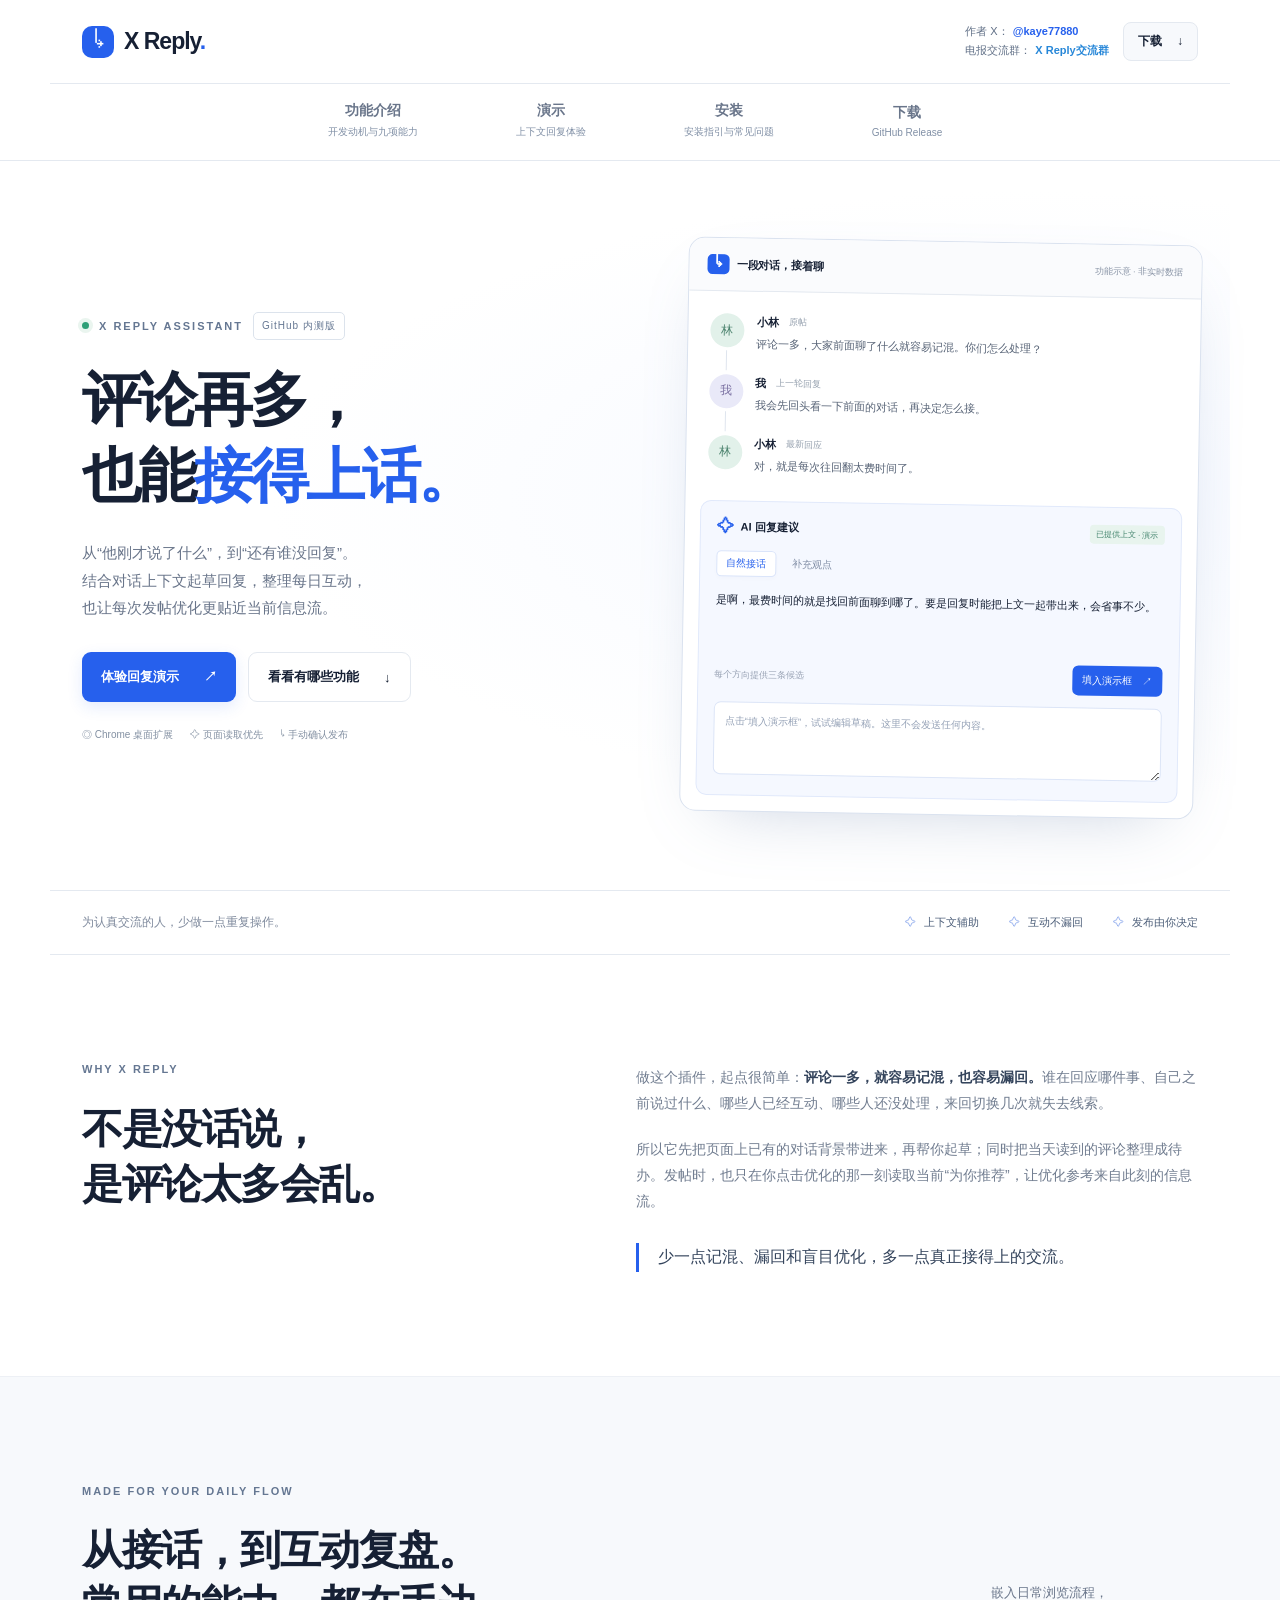
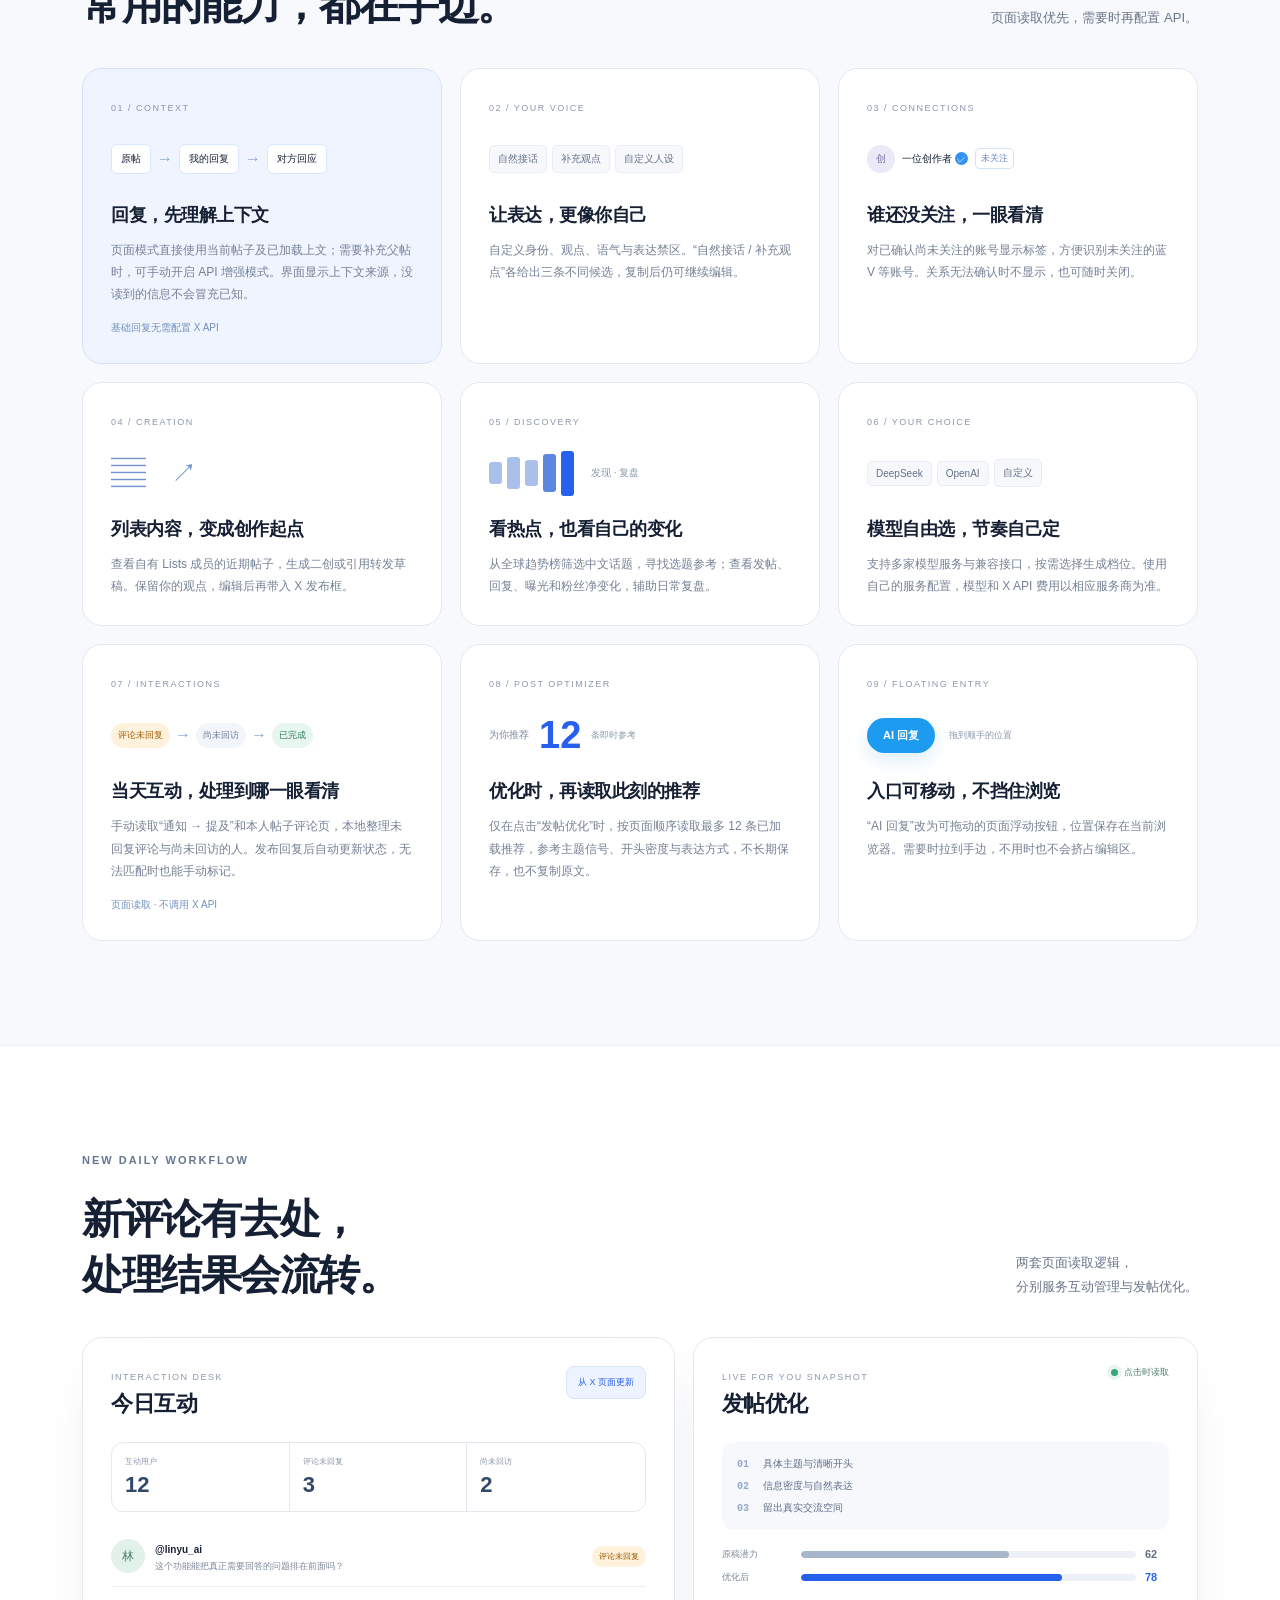
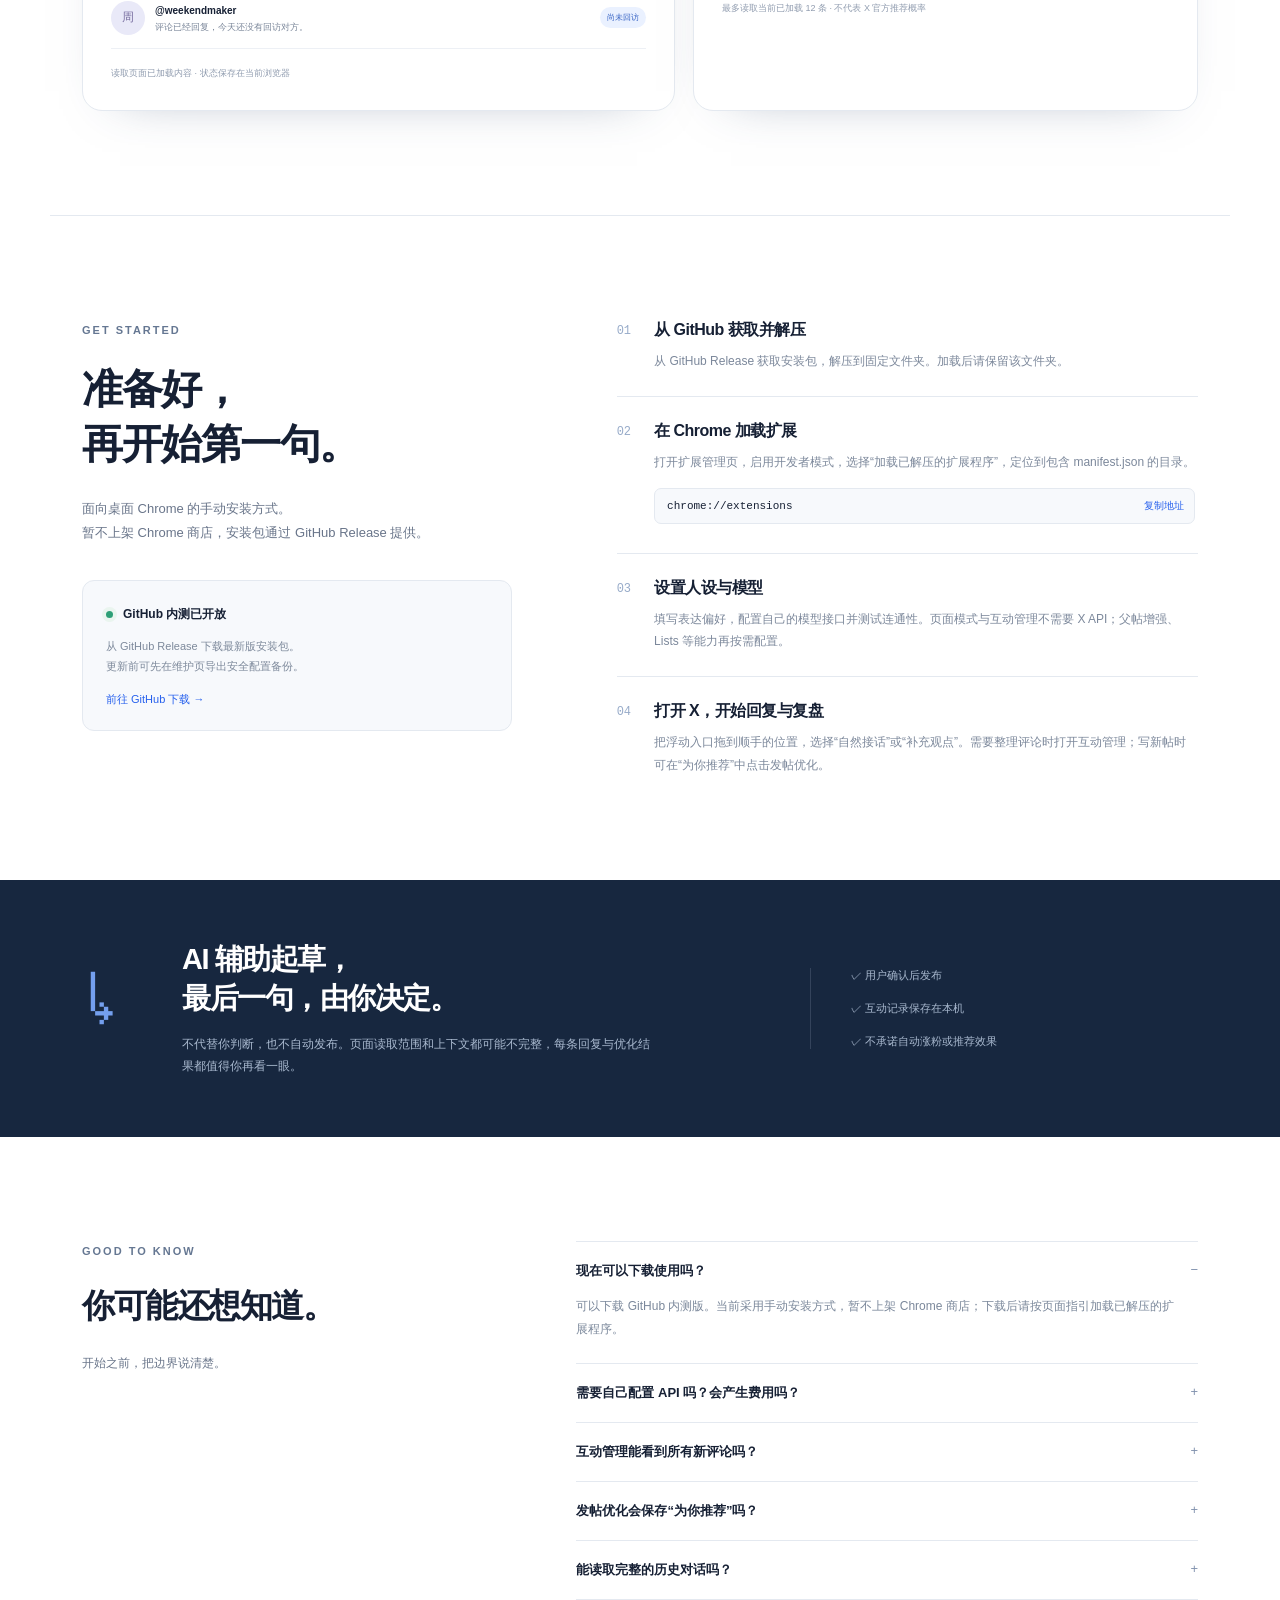
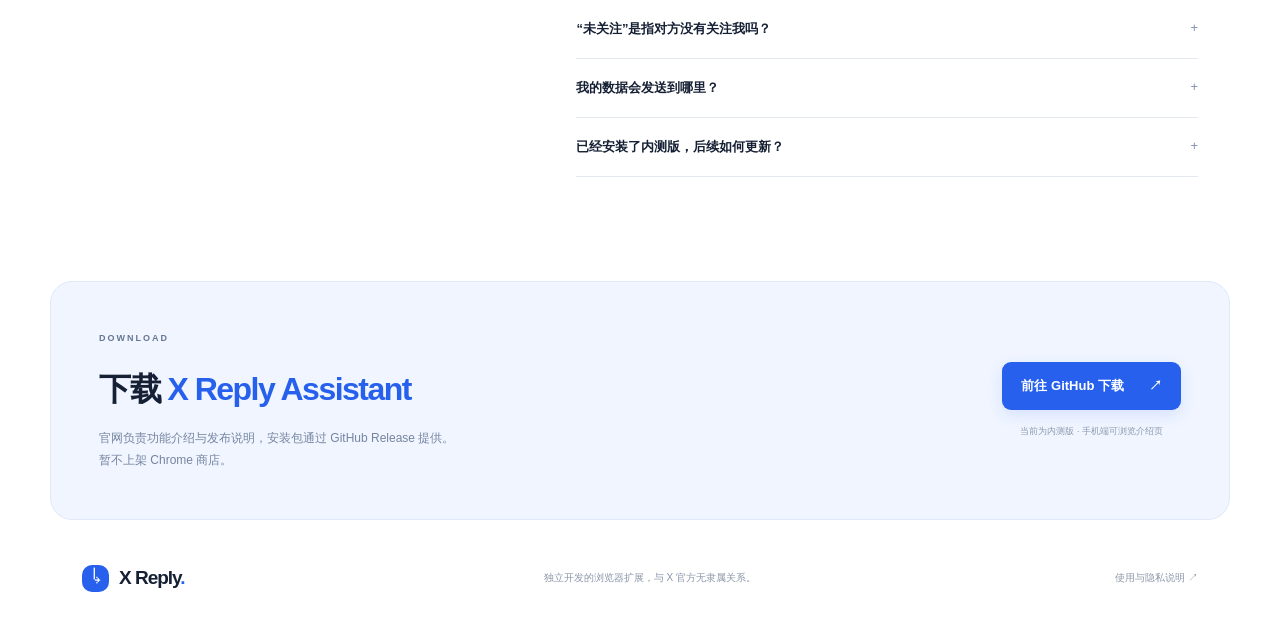
==== landing-page/index.html @ b6cc07b0 "Initial public release" ====
<!doctype html>
<html lang="zh-CN">
<head>
  <meta charset="utf-8">
  <meta name="viewport" content="width=device-width, initial-scale=1">
  <meta name="description" content="X Reply Assistant：承接对话上下文、管理待回复评论，并在发帖优化时参考当前为你推荐。支持自定义表达、互动复盘与手动确认发布。GitHub 内测版开放下载。">
  <meta name="theme-color" content="#f7f9fc">
  <title>X Reply Assistant · 让每一次回复，都接得上</title>
  <link rel="icon" href="data:image/svg+xml,%3Csvg xmlns='http://www.w3.org/2000/svg' viewBox='0 0 40 40'%3E%3Crect width='40' height='40' rx='12' fill='%232660ed'/%3E%3Cpath d='M11 12h18v13H18l-7 6z' fill='none' stroke='white' stroke-width='2.5'/%3E%3C/svg%3E">
  <link rel="stylesheet" href="styles.css">
  <script src="script.js" defer></script>
</head>
<body>
  <a class="skip-link" href="#main">跳到正文</a>
  <header class="site-header">
    <a class="brand" href="#" aria-label="X Reply 首页"><span class="brand-icon" aria-hidden="true">↳</span><span>X Reply<span class="brand-dot">.</span></span></a>
    <div class="header-links">
      <div class="contact-links">
        <a class="author-link" href="https://x.com/kaye77880" target="_blank" rel="noopener noreferrer"><span>作者 X：</span><strong>@kaye77880</strong></a>
        <a class="author-link telegram-link" href="https://t.me/+VcnKeuCNrmNiMDY1" target="_blank" rel="noopener noreferrer"><span>电报交流群：</span><strong>X Reply交流群</strong></a>
      </div>
      <a class="header-cta" href="#download">下载 <span aria-hidden="true">↓</span></a>
    </div>
  </header>
  <nav class="anchor-nav" aria-label="页面导航">
    <div class="anchor-nav-inner">
      <a href="#story"><span>功能介绍</span><small>开发动机与九项能力</small></a>
      <a href="#demo"><span>演示</span><small>上下文回复体验</small></a>
      <a href="#start"><span>安装</span><small>安装指引与常见问题</small></a>
      <a href="#download"><span>下载</span><small>GitHub Release</small></a>
    </div>
  </nav>
  <main id="main">
    <section class="hero wrap">
      <div class="hero-copy">
        <p class="eyebrow"><span class="status-dot"></span> X REPLY ASSISTANT <span class="pill">GitHub 内测版</span></p>
        <h1>评论再多，<br>也能<span class="blue">接得上话。</span></h1>
        <p class="hero-intro">从“他刚才说了什么”，到“还有谁没回复”。<br>结合对话上下文起草回复，整理每日互动，<br class="desktop-break">也让每次发帖优化更贴近当前信息流。</p>
        <div class="actions"><a class="button primary" href="#demo">体验回复演示 <span aria-hidden="true">↗</span></a><a class="button secondary" href="#features">看看有哪些功能 <span aria-hidden="true">↓</span></a></div>
        <p class="hero-note"><span>◎ Chrome 桌面扩展</span><span>✧ 页面读取优先</span><span>↳ 手动确认发布</span></p>
      </div>
      <div class="hero-demo" id="demo">
        <div class="demo-top"><span><span class="tiny-logo">↳</span> 一段对话，接着聊</span><span class="demo-label">功能示意 · 非实时数据</span></div>
        <div class="thread">
          <div class="message"><span class="avatar mint">林</span><div><div class="message-meta"><b>小林</b><span>原帖</span></div><p>评论一多，大家前面聊了什么就容易记混。你们怎么处理？</p></div></div>
          <div class="message"><span class="avatar lavender">我</span><div><div class="message-meta"><b>我</b><span>上一轮回复</span></div><p>我会先回头看一下前面的对话，再决定怎么接。</p></div></div>
          <div class="message"><span class="avatar mint">林</span><div><div class="message-meta"><b>小林</b><span>最新回应</span></div><p>对，就是每次往回翻太费时间了。</p></div></div>
        </div>
        <div class="reply-box"><div class="reply-heading"><b><span class="spark">✧</span> AI 回复建议</b><span class="context-label">已提供上文 · 演示</span></div><div class="demo-tabs" role="group" aria-label="切换示例回复"><button type="button" data-reply="0" aria-pressed="true">自然接话</button><button type="button" data-reply="1" aria-pressed="false">补充观点</button></div><p id="reply-text" aria-live="polite">是啊，最费时间的就是找回前面聊到哪了。要是回复时能把上文一起带出来，会省事不少。</p><div class="reply-bottom"><span>每个方向提供三条候选</span><button class="fill-button" id="fill-reply" type="button">填入演示框 <span aria-hidden="true">↗</span></button></div><label class="sr-only" for="draft">演示回复草稿</label><textarea id="draft" rows="3" placeholder="点击“填入演示框”，试试编辑草稿。这里不会发送任何内容。"></textarea></div>
      </div>
    </section>
    <div class="trust-strip wrap"><span>为认真交流的人，少做一点重复操作。</span><div><span>上下文辅助</span><span>互动不漏回</span><span>发布由你决定</span></div></div>

    <section class="story section wrap" id="story"><div><p class="eyebrow">WHY X REPLY</p><h2>不是没话说，<br>是评论太多会乱。</h2></div><div class="story-body"><p>做这个插件，起点很简单：<strong>评论一多，就容易记混，也容易漏回。</strong>谁在回应哪件事、自己之前说过什么、哪些人已经互动、哪些人还没处理，来回切换几次就失去线索。</p><p>所以它先把页面上已有的对话背景带进来，再帮你起草；同时把当天读到的评论整理成待办。发帖时，也只在你点击优化的那一刻读取当前“为你推荐”，让优化参考来自此刻的信息流。</p><blockquote>少一点记混、漏回和盲目优化，多一点真正接得上的交流。</blockquote></div></section>

    <section class="features section" id="features"><div class="wrap"><div class="section-heading"><div><p class="eyebrow">MADE FOR YOUR DAILY FLOW</p><h2>从接话，到互动复盘。<br>常用的能力，都在手边。</h2></div><p>嵌入日常浏览流程，<br>页面读取优先，需要时再配置 API。</p></div><div class="feature-grid">
      <article class="feature-card featured"><span class="feature-index">01 / CONTEXT</span><div class="context-flow"><span>原帖</span><i>→</i><span>我的回复</span><i>→</i><span>对方回应</span></div><h3>回复，先理解上下文</h3><p>页面模式直接使用当前帖子及已加载上文；需要补充父帖时，可手动开启 API 增强模式。界面显示上下文来源，没读到的信息不会冒充已知。</p><span class="card-note">基础回复无需配置 X API</span></article>
      <article class="feature-card"><span class="feature-index">02 / YOUR VOICE</span><div class="style-tags"><span>自然接话</span><span>补充观点</span><span>自定义人设</span></div><h3>让表达，更像你自己</h3><p>自定义身份、观点、语气与表达禁区。“自然接话 / 补充观点”各给出三条不同候选，复制后仍可继续编辑。</p></article>
      <article class="feature-card"><span class="feature-index">03 / CONNECTIONS</span><div class="account-sample"><span class="avatar lavender">创</span><b>一位创作者 <span class="verified" aria-label="认证示意">✓</span></b><span class="unfollowed">未关注</span></div><h3>谁还没关注，一眼看清</h3><p>对已确认尚未关注的账号显示标签，方便识别未关注的蓝 V 等账号。关系无法确认时不显示，也可随时关闭。</p></article>
      <article class="feature-card"><span class="feature-index">04 / CREATION</span><div class="mini-symbol" aria-hidden="true">▤ <span>↗</span></div><h3>列表内容，变成创作起点</h3><p>查看自有 Lists 成员的近期帖子，生成二创或引用转发草稿。保留你的观点，编辑后再带入 X 发布框。</p></article>
      <article class="feature-card"><span class="feature-index">05 / DISCOVERY</span><div class="mini-bars" aria-hidden="true"><i></i><i></i><i></i><i></i><i></i><span>发现 · 复盘</span></div><h3>看热点，也看自己的变化</h3><p>从全球趋势榜筛选中文话题，寻找选题参考；查看发帖、回复、曝光和粉丝净变化，辅助日常复盘。</p></article>
      <article class="feature-card"><span class="feature-index">06 / YOUR CHOICE</span><div class="provider-tags"><span>DeepSeek</span><span>OpenAI</span><span>自定义</span></div><h3>模型自由选，节奏自己定</h3><p>支持多家模型服务与兼容接口，按需选择生成档位。使用自己的服务配置，模型和 X API 费用以相应服务商为准。</p></article>
      <article class="feature-card interaction-feature"><span class="feature-index">07 / INTERACTIONS</span><div class="status-flow"><span>评论未回复</span><i>→</i><span>尚未回访</span><i>→</i><span>已完成</span></div><h3>当天互动，处理到哪一眼看清</h3><p>手动读取“通知 → 提及”和本人帖子评论页，本地整理未回复评论与尚未回访的人。发布回复后自动更新状态，无法匹配时也能手动标记。</p><span class="card-note">页面读取 · 不调用 X API</span></article>
      <article class="feature-card optimize-feature"><span class="feature-index">08 / POST OPTIMIZER</span><div class="recommendation-sample"><span>为你推荐</span><b>12</b><small>条即时参考</small></div><h3>优化时，再读取此刻的推荐</h3><p>仅在点击“发帖优化”时，按页面顺序读取最多 12 条已加载推荐，参考主题信号、开头密度与表达方式，不长期保存，也不复制原文。</p></article>
      <article class="feature-card"><span class="feature-index">09 / FLOATING ENTRY</span><div class="floating-sample"><span>AI 回复</span><i>拖到顺手的位置</i></div><h3>入口可移动，不挡住浏览</h3><p>“AI 回复”改为可拖动的页面浮动按钮，位置保存在当前浏览器。需要时拉到手边，不用时也不会挤占编辑区。</p></article>
    </div></div></section>

    <section class="workflow section wrap" id="workflow">
      <div class="section-heading"><div><p class="eyebrow">NEW DAILY WORKFLOW</p><h2>新评论有去处，<br>处理结果会流转。</h2></div><p>两套页面读取逻辑，<br>分别服务互动管理与发帖优化。</p></div>
      <div class="workflow-grid">
        <article class="workflow-card interaction-board">
          <div class="workflow-card-head"><div><span class="feature-index">INTERACTION DESK</span><h3>今日互动</h3></div><button type="button" disabled>从 X 页面更新</button></div>
          <div class="mini-stats"><span><small>互动用户</small><b>12</b></span><span><small>评论未回复</small><b>3</b></span><span><small>尚未回访</small><b>2</b></span></div>
          <div class="interaction-row"><span class="avatar mint">林</span><div><b>@linyu_ai</b><p>这个功能能把真正需要回答的问题排在前面吗？</p></div><em class="state waiting">评论未回复</em></div>
          <div class="interaction-row"><span class="avatar lavender">周</span><div><b>@weekendmaker</b><p>评论已经回复，今天还没有回访对方。</p></div><em class="state visiting">尚未回访</em></div>
          <p class="workflow-note">读取页面已加载内容 · 状态保存在当前浏览器</p>
        </article>
        <article class="workflow-card optimizer-board">
          <div class="workflow-card-head"><div><span class="feature-index">LIVE FOR YOU SNAPSHOT</span><h3>发帖优化</h3></div><span class="live-badge"><i></i> 点击时读取</span></div>
          <div class="snapshot"><span><b>01</b> 具体主题与清晰开头</span><span><b>02</b> 信息密度与自然表达</span><span><b>03</b> 留出真实交流空间</span></div>
          <div class="score-line"><span>原稿潜力</span><i><b style="width:62%"></b></i><strong>62</strong></div>
          <div class="score-line improved"><span>优化后</span><i><b style="width:78%"></b></i><strong>78</strong></div>
          <p class="workflow-note">最多读取当前已加载 12 条 · 不代表 X 官方推荐概率</p>
        </article>
      </div>
    </section>

    <section class="start section wrap" id="start"><div class="start-intro"><p class="eyebrow">GET STARTED</p><h2>准备好，<br>再开始第一句。</h2><p>面向桌面 Chrome 的手动安装方式。<br>暂不上架 Chrome 商店，安装包通过 GitHub Release 提供。</p><div class="availability"><span class="status-dot"></span><b>GitHub 内测已开放</b><p>从 GitHub Release 下载最新版安装包。<br>更新前可先在维护页导出安全配置备份。</p><a href="https://github.com/nszhangkaikai-tech/x-reply-assistant/releases/latest" target="_blank" rel="noopener noreferrer">前往 GitHub 下载 →</a></div></div><ol class="steps"><li><span class="step-number">01</span><div><h3>从 GitHub 获取并解压</h3><p>从 GitHub Release 获取安装包，解压到固定文件夹。加载后请保留该文件夹。</p></div></li><li><span class="step-number">02</span><div><h3>在 Chrome 加载扩展</h3><p>打开扩展管理页，启用开发者模式，选择“加载已解压的扩展程序”，定位到包含 manifest.json 的目录。</p><div class="copy-row"><code>chrome://extensions</code><button id="copy-address" type="button">复制地址</button></div><span class="copy-status" id="copy-status" role="status"></span></div></li><li><span class="step-number">03</span><div><h3>设置人设与模型</h3><p>填写表达偏好，配置自己的模型接口并测试连通性。页面模式与互动管理不需要 X API；父帖增强、Lists 等能力再按需配置。</p></div></li><li><span class="step-number">04</span><div><h3>打开 X，开始回复与复盘</h3><p>把浮动入口拖到顺手的位置，选择“自然接话”或“补充观点”。需要整理评论时打开互动管理；写新帖时可在“为你推荐”中点击发帖优化。</p></div></li></ol></section>

    <section class="boundary"><div class="wrap boundary-inner"><span class="boundary-icon" aria-hidden="true">↳</span><div><h2>AI 辅助起草，<br>最后一句，由你决定。</h2><p>不代替你判断，也不自动发布。页面读取范围和上下文都可能不完整，每条回复与优化结果都值得你再看一眼。</p></div><div class="boundary-notes"><span>✓ 用户确认后发布</span><span>✓ 互动记录保存在本机</span><span>✓ 不承诺自动涨粉或推荐效果</span></div></div></section>

    <section class="faq section wrap" id="faq"><div><p class="eyebrow">GOOD TO KNOW</p><h2>你可能还想知道。</h2><p class="muted">开始之前，把边界说清楚。</p></div><div class="faq-list"><details open><summary>现在可以下载使用吗？</summary><p>可以下载 GitHub 内测版。当前采用手动安装方式，暂不上架 Chrome 商店；下载后请按页面指引加载已解压的扩展程序。</p></details><details><summary>需要自己配置 API 吗？会产生费用吗？</summary><p>AI 回复和发帖优化需要配置你自己的模型服务。页面模式回复、互动管理与未关注标识不依赖 X API；父帖增强、Lists 与趋势等功能才需要相应的 X 配置。实际费用以各服务商为准。</p></details><details><summary>互动管理能看到所有新评论吗？</summary><p>不能保证。它不调用 X API，只读取“通知 → 提及”和本人帖子评论页中已经加载的内容。折叠、尚未滚动加载、已删除或其他设备上的操作可能无法自动识别，因此保留手动更新与手动标记。</p></details><details><summary>发帖优化会保存“为你推荐”吗？</summary><p>不会长期保存。只有在 X 首页“为你推荐”中点击优化时，才按页面顺序读取最多 12 条已加载帖子作为本次参考；不会复制原文，也不代表 X 官方推荐概率。</p></details><details><summary>能读取完整的历史对话吗？</summary><p>不能保证。页面模式使用当前帖子及已经加载的上文；API 增强模式可尝试补充有限层级的父帖。帖子可见性和接口限制都会影响结果，缺少的信息需要人工核对。</p></details><details><summary>“未关注”是指对方没有关注我吗？</summary><p>不是。它表示你尚未关注这个账号，不等于对方没有回关你。只有能够确认关系时才显示，不仅限于蓝 V，也不自动关注或取关。</p></details><details><summary>我的数据会发送到哪里？</summary><p>插件设置、凭证和互动记录保存在当前浏览器本地。生成回复或优化帖子时，相关帖文、上下文、人设，以及本次读取的推荐快照会发送给你配置的模型服务商；只有启用 X API 功能时才请求 X 接口。本介绍页不收集凭证或反馈。</p></details><details><summary>已经安装了内测版，后续如何更新？</summary><p>在维护页导出安全配置备份，再检查 GitHub 最新版本并下载替换原扩展目录。回到 Chrome 扩展管理页点击“重新加载”即可。</p></details></div></section>

    <section class="release wrap" id="download"><div><p class="eyebrow">DOWNLOAD</p><h2>下载 <span class="blue">X Reply Assistant</span></h2><p>官网负责功能介绍与发布说明，安装包通过 GitHub Release 提供。<br>暂不上架 Chrome 商店。</p></div><div class="release-action"><a class="button primary" href="https://github.com/nszhangkaikai-tech/x-reply-assistant/releases/latest" target="_blank" rel="noopener noreferrer">前往 GitHub 下载 <span aria-hidden="true">↗</span></a><span>当前为内测版 · 手机端可浏览介绍页</span></div></section>
  </main>
  <footer class="wrap"><a class="brand" href="#"><span class="brand-icon" aria-hidden="true">↳</span><span>X Reply<span class="brand-dot">.</span></span></a><p>独立开发的浏览器扩展，与 X 官方无隶属关系。</p><a href="#faq">使用与隐私说明 ↗</a></footer>
</body>
</html>
---- landing-page/styles.css ----
:root{--ink:#162034;--muted:#69758a;--blue:#2660ed;--line:#e4e9f0;--paper:#f7f9fc;--radius:20px}*{box-sizing:border-box}html{scroll-behavior:smooth;scroll-padding-top:100px}body{margin:0;background:#fff;color:var(--ink);font-family:Inter,-apple-system,BlinkMacSystemFont,"Segoe UI","PingFang SC","Microsoft YaHei",sans-serif;-webkit-font-smoothing:antialiased}a{color:inherit;text-decoration:none}button,textarea{font:inherit}button,a{-webkit-tap-highlight-color:transparent}button{cursor:pointer}a:focus-visible,button:focus-visible,summary:focus-visible,textarea:focus-visible{outline:3px solid #739dff;outline-offset:5px}p{line-height:1.85}h1,h2,h3,p{margin-top:0}h2{font-size:clamp(30px,3.2vw,43px);line-height:1.35;letter-spacing:-1.5px;margin-bottom:24px}h3{font-size:21px;letter-spacing:-.5px}::selection{background:#dce7ff}.wrap{max-width:1180px;margin-inline:auto;padding-inline:32px}.blue{color:var(--blue)}.muted{color:var(--muted)}.section{padding-top:104px;padding-bottom:104px}.eyebrow{font-size:11px;font-weight:700;letter-spacing:2px;color:#657792;display:flex;align-items:center;gap:10px;margin-bottom:22px}.status-dot{display:inline-block;width:7px;height:7px;background:#2e9f77;border-radius:50%;box-shadow:0 0 0 4px #eaf5ef}.pill{font-size:10px;letter-spacing:1px;border:1px solid #dce3ec;padding:4px 8px;border-radius:5px;font-weight:500}.site-header{height:84px;display:flex;align-items:center;justify-content:space-between;max-width:1180px;margin:auto;padding:0 32px;border-bottom:1px solid var(--line);gap:24px}.brand{display:flex;align-items:center;gap:10px;font-size:23px;font-weight:750;letter-spacing:-1px;white-space:nowrap}.brand-dot{color:var(--blue)}.brand-icon{display:grid;place-items:center;background:var(--blue);color:white;width:32px;height:32px;border-radius:10px;font-size:26px;font-weight:500;line-height:1}.site-header nav{display:flex;gap:30px;font-size:13px;color:#617087}.site-header nav a:hover{color:var(--blue)}.header-cta{font-size:12px;font-weight:600;background:var(--paper);border:1px solid var(--line);padding:10px 14px;border-radius:8px;white-space:nowrap}.header-cta span{margin-left:12px}.hero{display:grid;grid-template-columns:1.06fr 1fr;gap:58px;align-items:center;padding-top:80px;padding-bottom:75px;min-height:670px;background:radial-gradient(ellipse at 83% 46%,#edf3ff88,transparent 55%)}h1{font-size:clamp(42px,4.6vw,62px);line-height:1.28;letter-spacing:-3px;margin-bottom:26px}.hero-intro{font-size:15px;color:var(--muted);margin-bottom:30px}.actions{display:flex;gap:12px;flex-wrap:wrap}.button{display:inline-flex;align-items:center;justify-content:center;gap:25px;border-radius:9px;padding:15px 19px;font-size:13px;font-weight:600;transition:background .2s,transform .2s}.button:hover{transform:translateY(-2px)}.primary{color:white;background:var(--blue);box-shadow:0 5px 15px #2660ed20}.primary:hover{background:#194ecc}.secondary{background:white;border:1px solid var(--line)}.hero-note{display:flex;gap:17px;font-size:10px;color:#8390a2;margin:24px 0 0}.hero-demo{border:1px solid #dae2ef;border-radius:16px;background:white;box-shadow:0 25px 70px -35px #637da766;overflow:hidden;transform:rotate(1deg)}.demo-top{padding:16px 18px;border-bottom:1px solid var(--line);font-size:11px;display:flex;justify-content:space-between;align-items:center;background:#fafbfd;gap:8px}.demo-top>span:first-child{display:flex;align-items:center;gap:7px;font-weight:600}.tiny-logo{background:var(--blue);color:white;border-radius:5px;font-size:17px;width:22px;text-align:center}.demo-label{font-size:9px;color:#8994a6}.thread{padding:22px 22px 5px}.message{display:flex;gap:12px;position:relative;padding-bottom:20px}.message:not(:last-child):after{content:"";position:absolute;left:16px;top:37px;bottom:4px;width:1px;background:#dfe5ee}.avatar{width:34px;height:34px;flex-shrink:0;border-radius:50%;display:inline-grid;place-items:center;font-size:12px}.mint{background:#e2f1ea;color:#4b826d}.lavender{background:#e9e9f8;color:#7b71a2}.message-meta{display:flex;gap:10px;align-items:center;font-size:11px;margin:1px 0 5px}.message-meta span{font-size:9px;color:#95a0ae}.message p{font-size:11px;line-height:1.8;margin:0;color:#576376}.reply-box{margin:0 15px 15px;padding:16px;background:#f5f8ff;border:1px solid #e1e9fb;border-radius:11px}.reply-heading{display:flex;justify-content:space-between;align-items:center;gap:8px;font-size:11px}.spark{font-size:17px;color:var(--blue);vertical-align:middle;margin-right:4px}.context-label{font-size:8px;color:#43846d;background:#e8f4ee;border-radius:4px;padding:4px 6px}.demo-tabs{display:flex;gap:6px;margin:13px 0}.demo-tabs button{border:1px solid transparent;background:transparent;border-radius:5px;padding:5px 9px;font-size:10px;color:#7f8ca4}.demo-tabs button[aria-pressed=true]{background:white;border-color:#dbe5fa;color:var(--blue);box-shadow:0 2px 4px #1b2b4f05}#reply-text{font-size:11px;min-height:60px;line-height:1.9;margin-bottom:10px}.reply-bottom{display:flex;align-items:center;justify-content:space-between;font-size:9px;color:#98a2b4}.fill-button{border:0;background:var(--blue);color:white;border-radius:6px;padding:8px 10px;font-size:10px}.fill-button span{margin-left:7px}#draft{width:100%;margin-top:12px;resize:vertical;min-height:65px;border:1px solid #dce5f7;border-radius:7px;background:white;padding:10px;font-size:10px;color:#4e607c;line-height:1.7}#draft::placeholder{color:#94a1b6}.trust-strip{display:flex;justify-content:space-between;align-items:center;padding-top:23px;padding-bottom:23px;border-top:1px solid var(--line);border-bottom:1px solid var(--line);font-size:12px;color:#7f8a9d;gap:20px}.trust-strip>div{display:flex;gap:30px;font-size:11px;color:#4b5d78}.trust-strip>div span:before{content:"✧";color:#6e92e7;margin-right:8px}.story{display:grid;grid-template-columns:.9fr 1.1fr;gap:95px}.story-body{padding-top:6px}.story-body p{font-size:14px;color:#717d90;margin-bottom:20px}.story-body strong{color:#34445c;font-weight:600}blockquote{margin:28px 0 0;border-left:3px solid var(--blue);padding:0 0 0 19px;font-size:16px;color:#34445c;line-height:1.8}.features{background:var(--paper);border-block:1px solid #edf0f5}.section-heading{display:flex;align-items:end;justify-content:space-between;gap:30px;margin-bottom:34px}.section-heading h2{margin-bottom:0}.section-heading>p{font-size:13px;color:var(--muted);margin-bottom:4px}.feature-grid{display:grid;grid-template-columns:repeat(3,1fr);gap:18px}.feature-card{background:white;padding:28px;border:1px solid var(--line);border-radius:var(--radius);min-width:0}.featured{background:#eff4ff;border-color:#d5e1ff}.feature-index{font-size:9px;letter-spacing:1.5px;color:#8b98ad}.feature-card h3{margin:0 0 12px;font-size:18px}.feature-card p{font-size:12px;color:#758196;margin-bottom:0}.card-note{display:block;margin-top:16px;font-size:10px;color:#7190bd}.context-flow,.style-tags,.account-sample,.mini-symbol,.mini-bars,.provider-tags{height:88px;display:flex;align-items:center;gap:6px}.context-flow span{font-size:10px;padding:7px 9px;background:white;border:1px solid #dae5ff;border-radius:6px;white-space:nowrap}.context-flow i{font-style:normal;color:#89a2d9}.style-tags{flex-wrap:wrap;align-content:center;gap:5px}.style-tags span,.provider-tags span{font-size:10px;background:#f7f8fb;border:1px solid #e9edf4;border-radius:5px;padding:6px 8px;color:#62718b}.account-sample{gap:7px}.account-sample .avatar{width:28px;height:28px;font-size:10px}.account-sample b{font-size:10px;white-space:nowrap;font-weight:500}.verified{display:inline-grid;place-items:center;background:#3193f0;color:white;border-radius:50%;width:13px;height:13px;font-size:9px}.unfollowed{color:#6485c7;border:1px solid #d5e1f5;border-radius:5px;font-size:9px;padding:3px 5px;white-space:nowrap}.mini-symbol{font-size:35px;color:#7394ce;gap:25px}.mini-symbol span{font-size:26px}.mini-bars{gap:5px}.mini-bars i{display:block;width:13px;background:#aac0ea;border-radius:3px;height:22px}.mini-bars i:nth-child(2){height:32px}.mini-bars i:nth-child(3){height:26px}.mini-bars i:nth-child(4){height:38px;background:#5b87e2}.mini-bars i:nth-child(5){height:45px;background:var(--blue)}.mini-bars span{font-size:10px;color:#8a98af;margin-left:12px}.provider-tags{gap:5px}.start{display:grid;grid-template-columns:.85fr 1.15fr;gap:105px}.start-intro>p:not(.eyebrow){font-size:13px;color:var(--muted)}.availability{background:var(--paper);border:1px solid var(--line);padding:23px;border-radius:12px;margin-top:35px}.availability b{font-size:12px;margin-left:10px}.availability p{font-size:11px;color:#7d899b;margin:13px 0}.availability a{font-size:11px;color:var(--blue)}.steps{list-style:none;margin:0;padding:0}.steps li{display:flex;gap:23px;padding:24px 0;border-bottom:1px solid var(--line)}.steps li:first-child{padding-top:0}.steps li:last-child{border:0;padding-bottom:0}.step-number{font-size:12px;color:#97abc9;font-family:monospace;padding-top:4px}.steps h3{font-size:16px;margin:0 0 9px}.steps p{font-size:12px;color:#7c889b;margin:0}.copy-row{margin-top:15px;display:flex;justify-content:space-between;align-items:center;background:var(--paper);border:1px solid var(--line);border-radius:7px;overflow:hidden}.copy-row code{font-size:11px;padding:10px 12px;overflow-wrap:anywhere}.copy-row button{border:0;background:transparent;color:var(--blue);font-size:10px;padding:10px;white-space:nowrap}.copy-status{font-size:10px;color:#667c9b;display:block;margin-top:5px}.boundary{background:#17273f;color:white}.boundary-inner{padding-top:60px;padding-bottom:60px;display:grid;grid-template-columns:70px 1fr .65fr;gap:30px;align-items:center}.boundary-icon{font-size:70px;color:#749fee;font-weight:200}.boundary h2{font-size:29px;margin-bottom:15px}.boundary p{font-size:12px;color:#a9b9cf;max-width:470px;margin:0}.boundary-notes{display:grid;gap:18px;font-size:11px;color:#a9b9cf;padding-left:40px;border-left:1px solid #34435b}.faq{display:grid;grid-template-columns:.8fr 1.2fr;gap:80px}.faq h2{font-size:33px}.faq .muted{font-size:12px}.faq-list{border-top:1px solid var(--line)}details{border-bottom:1px solid var(--line);padding:20px 0}summary{cursor:pointer;font-size:13px;font-weight:600;list-style:none;display:flex;justify-content:space-between;gap:20px}summary::-webkit-details-marker{display:none}summary:after{content:"+";font-weight:400;color:#8091ad}details[open] summary:after{content:"−"}details p{font-size:12px;color:#7b889b;padding-right:20px;margin:15px 0 3px}.release{background:#f0f5ff;border:1px solid #e0e9fa;border-radius:22px;padding:48px;display:flex;justify-content:space-between;align-items:center;gap:35px}.release .eyebrow{font-size:9px}.release h2{font-size:32px;margin-bottom:15px}.release p:not(.eyebrow){font-size:12px;color:#7585a0;margin:0}.release-action{display:flex;flex-direction:column;gap:15px;align-items:center;flex-shrink:0}.release-action>span{font-size:9px;color:#8b9ab0}footer{display:flex;align-items:center;justify-content:space-between;gap:25px;padding-top:45px!important;padding-bottom:40px!important}footer .brand{font-size:19px}footer .brand-icon{width:27px;height:27px;font-size:21px}footer p,footer>a:last-child{font-size:10px;color:#8a96a8;margin:0}.sr-only{position:absolute;width:1px;height:1px;padding:0;overflow:hidden;clip:rect(0,0,0,0);white-space:nowrap;border:0}.skip-link{position:fixed;left:20px;top:-100px;background:white;color:var(--blue);padding:10px;z-index:20}.skip-link:focus{top:10px}
@media(min-width:1400px){.hero{min-height:720px}}@media(max-width:1000px){.hero{gap:30px}.hero-note{flex-wrap:wrap;gap:8px 15px}.feature-grid{grid-template-columns:repeat(2,1fr)}.story,.start,.faq{gap:45px}.site-header nav{gap:18px}.context-flow span{padding:7px 10px}.release{margin-inline:32px}.boundary-inner{grid-template-columns:50px 1fr .8fr;gap:20px}.boundary-notes{padding-left:22px}.hero-demo{transform:none}}@media(max-width:720px){.wrap{padding-inline:22px}.site-header{height:72px;padding-inline:22px}.site-header nav{display:none}.brand{font-size:21px}.hero{grid-template-columns:1fr;padding-top:46px;padding-bottom:40px;gap:40px}.hero-copy{text-align:center}.hero-copy .eyebrow{justify-content:center;font-size:9px;letter-spacing:1px}h1{font-size:46px;letter-spacing:-2px}.hero-intro{font-size:13px}.hero-note,.actions{justify-content:center}.button{font-size:12px;padding:14px 16px;gap:15px}.hero-demo{max-width:480px;width:100%;margin:auto}.hero-note{font-size:9px}.trust-strip{flex-direction:column;gap:14px;text-align:center}.trust-strip>div{gap:18px;font-size:9px}.section{padding-top:64px;padding-bottom:64px}.story,.start,.faq{grid-template-columns:1fr;gap:25px}.story h2 br{display:none}.story-body p{font-size:13px}.section-heading{display:block}.section-heading>p{margin-top:20px}.feature-grid{gap:12px}.feature-card{padding:22px}.feature-card h3{font-size:17px}.feature-card p{font-size:12px}.context-flow span{font-size:9px;padding:5px 6px}.context-flow{gap:4px}.feature-index{font-size:8px}.account-sample{flex-wrap:wrap;align-content:center}.provider-tags{flex-wrap:wrap;align-content:center}.start-intro h2 br{display:none}.availability{margin-top:23px}.steps{margin-top:12px}.boundary-inner{grid-template-columns:1fr;padding-top:45px;padding-bottom:45px;gap:22px}.boundary-icon{display:none}.boundary-notes{border-left:0;border-top:1px solid #34435b;padding:22px 0 0;gap:12px}.faq h2{font-size:29px}.release{margin-inline:22px;display:block;padding:30px}.release h2{font-size:28px}.release h2 span{display:block;margin-top:6px}.release-action{align-items:start;margin-top:25px}footer{flex-wrap:wrap;gap:20px;padding-top:30px!important;padding-bottom:30px!important}footer p{order:3;flex-basis:100%}.desktop-break{display:none}}@media(max-width:430px){.feature-grid{grid-template-columns:1fr}.feature-card{padding:25px}.context-flow,.style-tags,.account-sample,.mini-symbol,.mini-bars,.provider-tags{height:72px}.account-sample{flex-wrap:nowrap}.hero-copy .eyebrow{flex-wrap:wrap}h1{font-size:41px}.hero-note{gap:10px}.hero-demo .demo-label{font-size:8px}.release{padding:25px}.reply-heading{font-size:10px}}@media(prefers-reduced-motion:reduce){html{scroll-behavior:auto}*,*:before,*:after{transition:none!important;animation:none!important}}
.header-links{display:flex;align-items:center;gap:14px}.contact-links{display:grid;gap:5px}.author-link{display:flex;align-items:center;gap:4px;color:#617087;font-size:11px;line-height:1.25;white-space:nowrap}.author-link strong{color:var(--blue);font-weight:650}.author-link:hover strong{text-decoration:underline;text-underline-offset:2px}.telegram-link strong{color:#2787d8}@media(max-width:720px){.header-links{gap:9px}.contact-links{gap:4px}.author-link{font-size:9px}.author-link strong{font-size:9px}.header-cta{padding:9px 11px}}
.anchor-nav{position:sticky;top:0;z-index:10;background:rgba(255,255,255,.96);border-bottom:1px solid var(--line);backdrop-filter:blur(12px)}
.anchor-nav-inner{display:grid;grid-template-columns:repeat(4,minmax(0,1fr));max-width:760px;margin:auto;padding-inline:24px}
.anchor-nav a{display:flex;flex-direction:column;align-items:center;justify-content:center;gap:5px;min-height:76px;padding:12px 8px;border-bottom:3px solid transparent;color:var(--muted);transition:color .2s,background .2s,border-color .2s}
.anchor-nav a span{font-size:14px;font-weight:600}
.anchor-nav a small{font-size:10px;font-weight:400;color:#8190a6;white-space:nowrap}
.anchor-nav a:hover,.anchor-nav a[aria-current="location"]{color:var(--blue);background:#f6f9ff;border-bottom-color:var(--blue)}
.download-pending{min-width:180px;border:1px solid #d3def1;background:#e2eafa;color:#657b9e;cursor:not-allowed;box-shadow:none}
.download-pending:hover{transform:none}
@media(max-width:720px){.anchor-nav-inner{padding-inline:12px}.anchor-nav a{min-height:58px;padding:12px 5px}.anchor-nav a span{font-size:13px}.anchor-nav a small{display:none}}
.status-flow,.recommendation-sample,.floating-sample{height:88px;display:flex;align-items:center;gap:6px}.status-flow{gap:5px;flex-wrap:wrap;align-content:center}.status-flow i{font-style:normal;color:#89a2d9}.status-flow span{font-size:9px;padding:6px 7px;border-radius:999px;background:#f2f5fa;color:#6f7f97;white-space:nowrap}.status-flow span:first-child{background:#fff2dd;color:#a35b00}.status-flow span:last-child{background:#e7f6ef;color:#2c7a5c}.recommendation-sample{gap:10px}.recommendation-sample span{font-size:10px;color:#7a88a0}.recommendation-sample b{font-size:38px;color:var(--blue);line-height:1}.recommendation-sample small{font-size:9px;color:#8b98ad}.floating-sample{gap:14px}.floating-sample span{padding:10px 16px;border-radius:999px;background:#1d9bf0;color:white;font-size:11px;font-weight:700;box-shadow:0 8px 18px #1d9bf025}.floating-sample i{font-style:normal;font-size:9px;color:#8c99ad}.workflow{border-bottom:1px solid var(--line)}.workflow-grid{display:grid;grid-template-columns:1.08fr .92fr;gap:18px}.workflow-card{padding:28px;border:1px solid var(--line);border-radius:20px;background:#fff;box-shadow:0 18px 50px -38px #31476b80}.workflow-card-head{display:flex;align-items:flex-start;justify-content:space-between;gap:20px;margin-bottom:23px}.workflow-card-head h3{margin:5px 0 0;font-size:22px}.workflow-card-head button{border:1px solid #d8e4fb;border-radius:8px;background:#edf3ff;color:var(--blue);padding:9px 11px;font-size:9px}.mini-stats{display:grid;grid-template-columns:repeat(3,1fr);margin-bottom:14px;border:1px solid var(--line);border-radius:12px;overflow:hidden}.mini-stats span{padding:13px;border-right:1px solid var(--line)}.mini-stats span:last-child{border:0}.mini-stats small,.mini-stats b{display:block}.mini-stats small{font-size:8px;color:#8996a9}.mini-stats b{margin-top:5px;font-size:22px;color:#314868}.interaction-row{display:grid;grid-template-columns:34px minmax(0,1fr) auto;gap:10px;align-items:center;padding:13px 0;border-bottom:1px solid #edf0f5}.interaction-row b{font-size:10px}.interaction-row p{margin:3px 0 0;font-size:9px;line-height:1.5;color:#7b879a}.state{font-style:normal;font-size:8px;padding:5px 7px;border-radius:999px;white-space:nowrap}.state.waiting{background:#fff2dd;color:#9a5700}.state.visiting{background:#eaf1ff;color:#3562c4}.workflow-note{margin:16px 0 0;font-size:9px;color:#909caf}.live-badge{display:flex;align-items:center;gap:6px;font-size:9px;color:#4e7e69}.live-badge i{width:7px;height:7px;border-radius:50%;background:#39a579;box-shadow:0 0 0 4px #e8f5ef}.snapshot{display:grid;gap:8px;padding:15px;border-radius:12px;background:#f6f8fc}.snapshot span{font-size:10px;color:#5e6f89}.snapshot b{display:inline-block;width:23px;color:#94a8cb;font-family:monospace}.score-line{display:grid;grid-template-columns:70px 1fr 24px;align-items:center;gap:9px;margin-top:18px;font-size:9px;color:#78869a}.score-line i{height:7px;border-radius:999px;background:#edf1f7;overflow:hidden}.score-line i b{display:block;height:100%;border-radius:inherit;background:#a8b6cb}.score-line strong{font-size:11px;color:#607088}.score-line.improved{margin-top:10px}.score-line.improved i b{background:var(--blue)}.score-line.improved strong{color:var(--blue)}
@media(max-width:1000px){.workflow-grid{grid-template-columns:1fr}}
@media(max-width:720px){.status-flow,.recommendation-sample,.floating-sample{height:72px}.workflow-card{padding:22px}.workflow-card-head{display:grid}.mini-stats{grid-template-columns:1fr}.mini-stats span{border-right:0;border-bottom:1px solid var(--line)}.mini-stats span:last-child{border-bottom:0}.interaction-row{grid-template-columns:30px minmax(0,1fr)}.interaction-row .state{grid-column:2;justify-self:start}.workflow .section-heading p{margin-top:16px}}
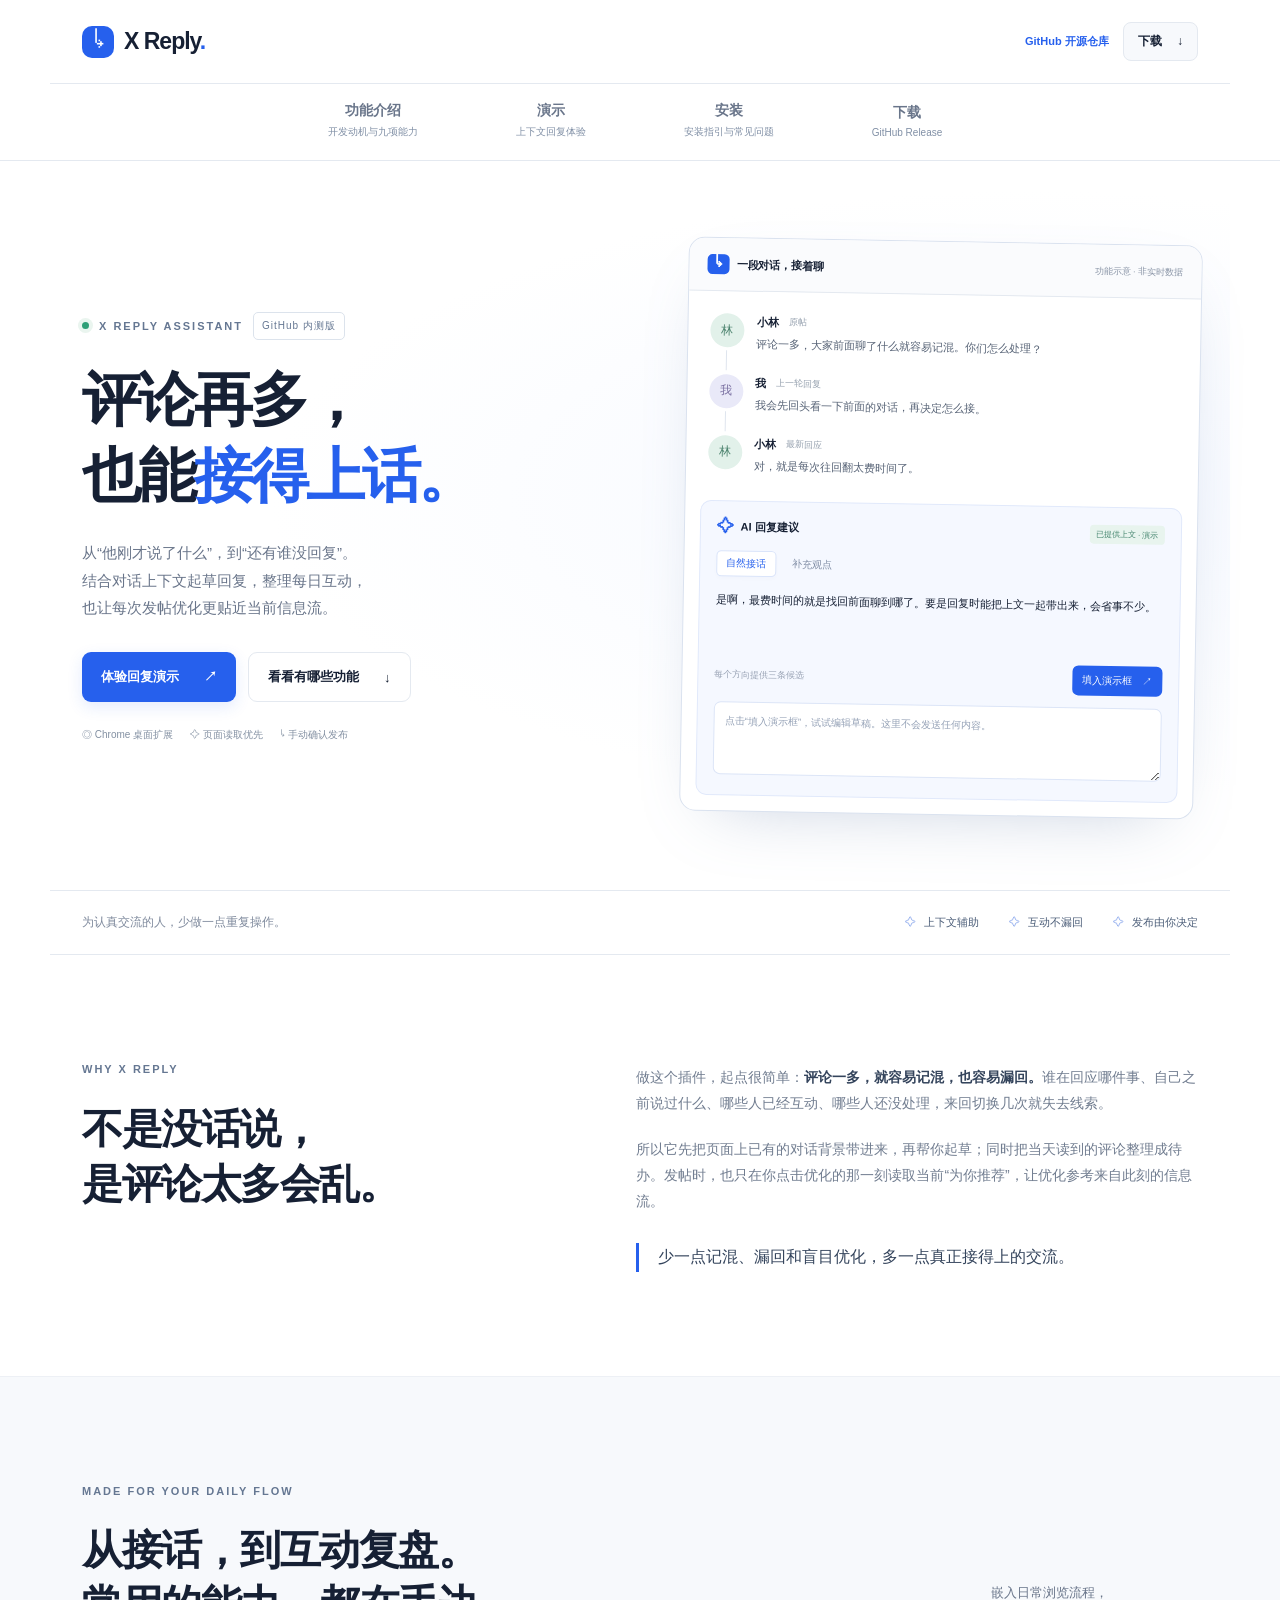
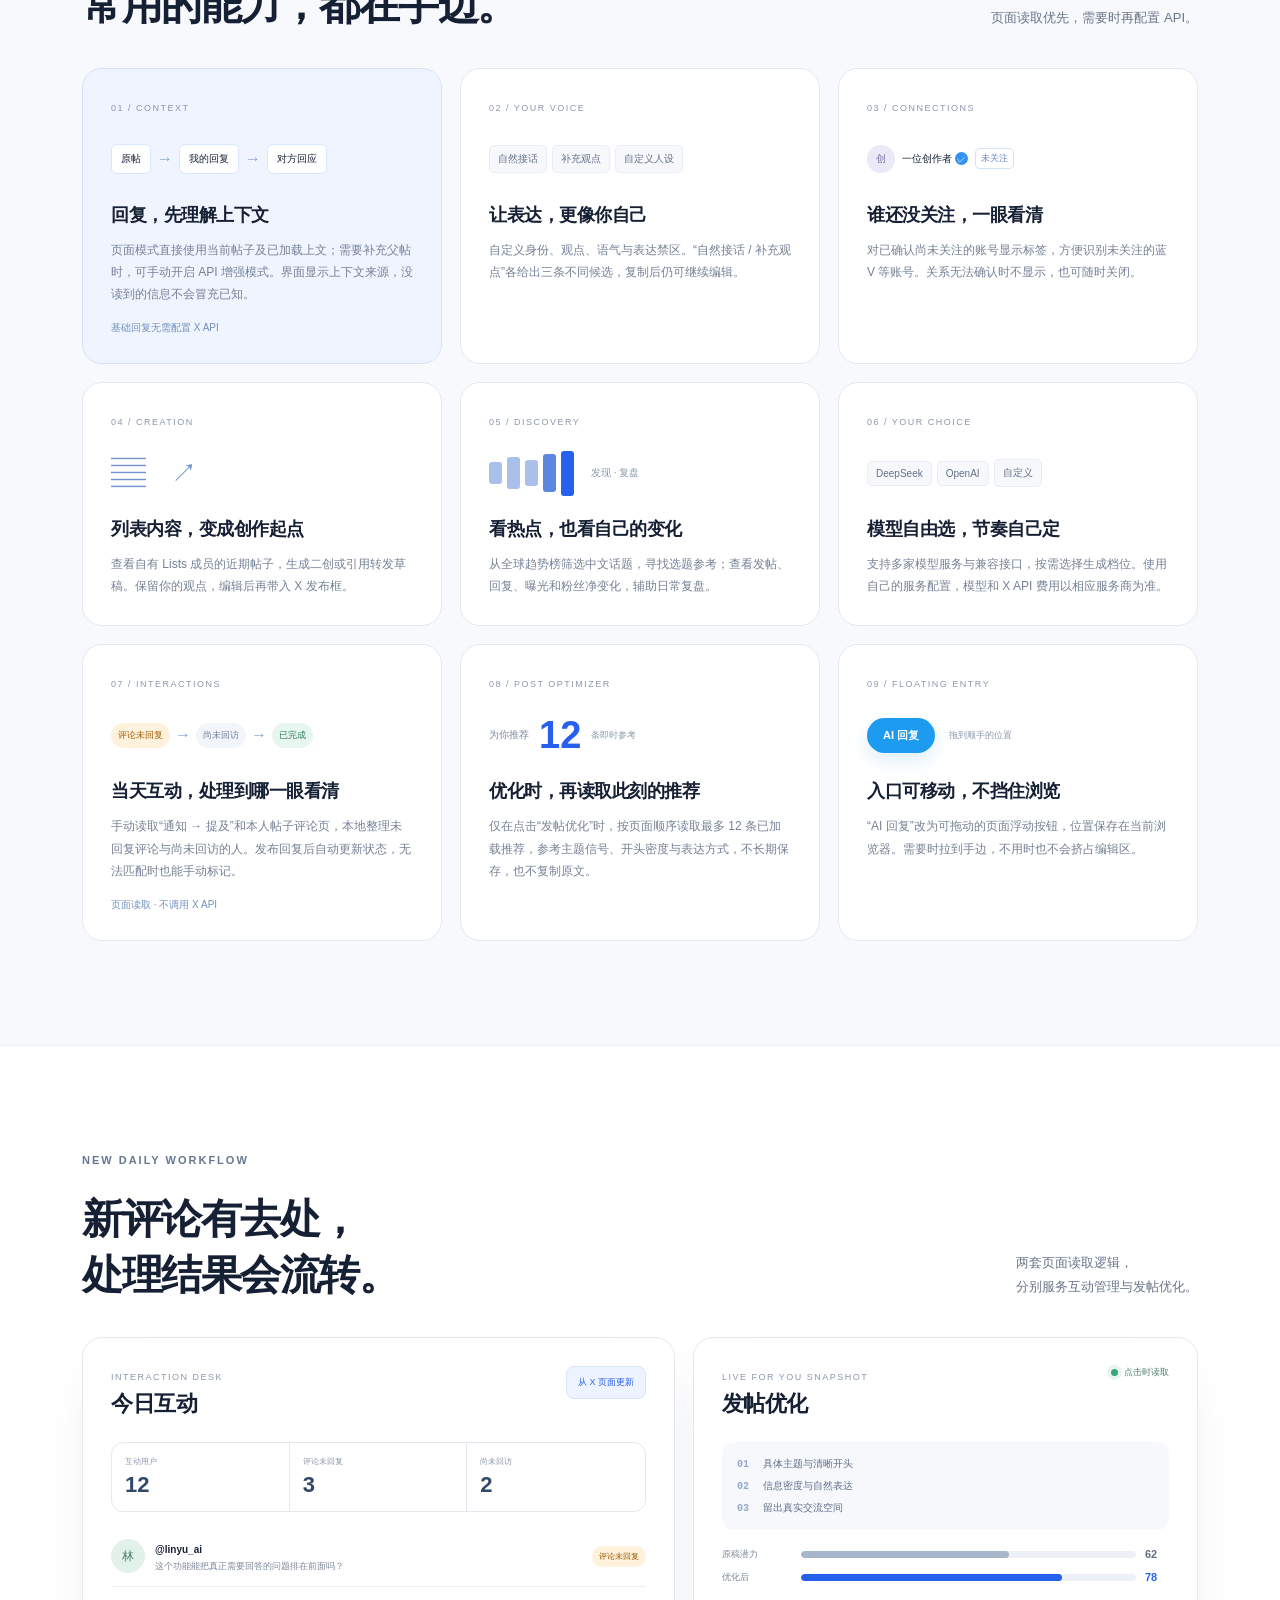
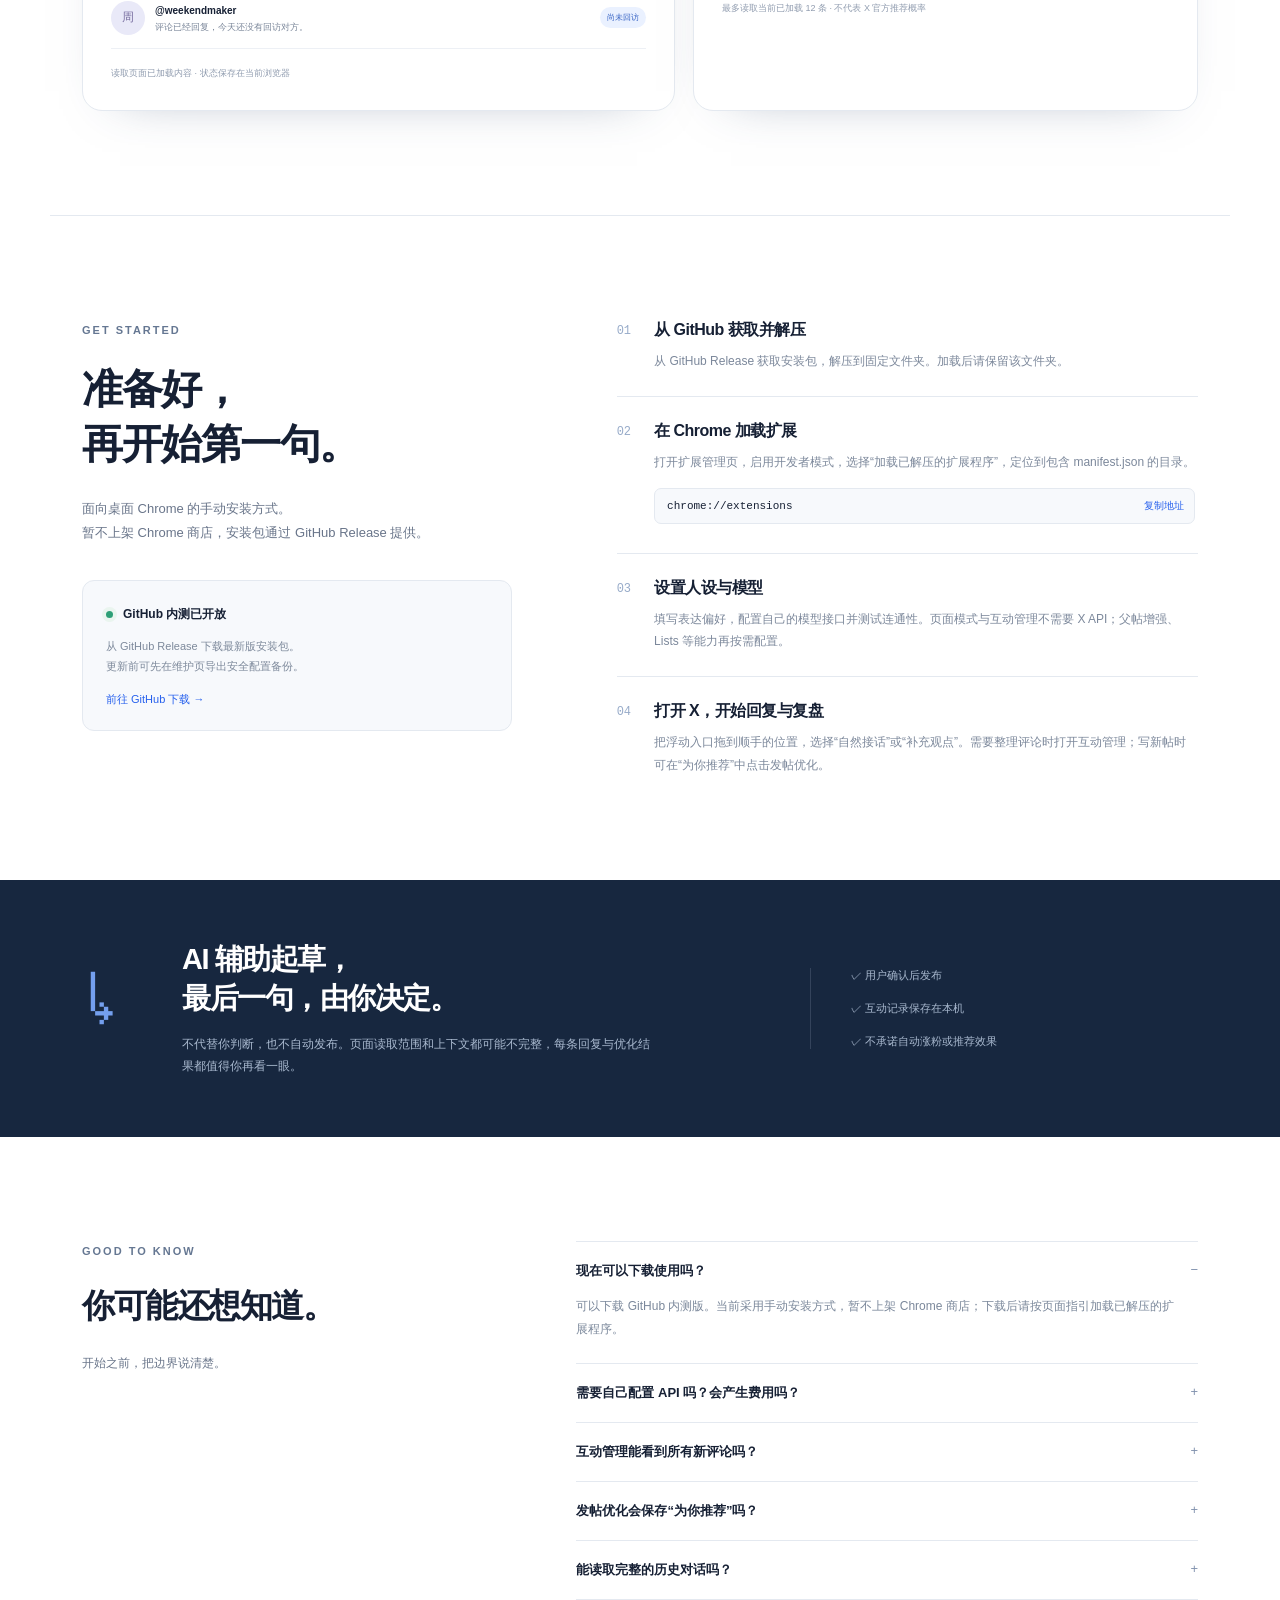
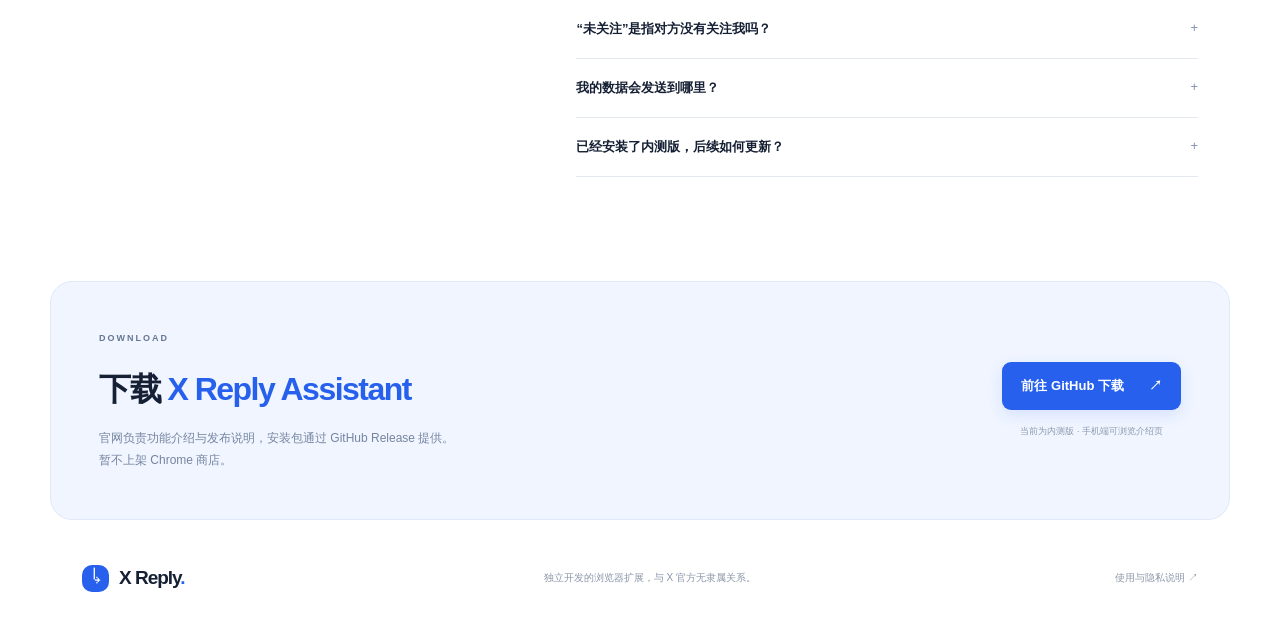
==== commit 6bf4846c: "Release v0.1.79" ====
--- a/landing-page/index.html
+++ b/landing-page/index.html
@@ -16,8 +16,7 @@
     <a class="brand" href="#" aria-label="X Reply 首页"><span class="brand-icon" aria-hidden="true">↳</span><span>X Reply<span class="brand-dot">.</span></span></a>
     <div class="header-links">
       <div class="contact-links">
-        <a class="author-link" href="https://x.com/kaye77880" target="_blank" rel="noopener noreferrer"><span>作者 X：</span><strong>@kaye77880</strong></a>
-        <a class="author-link telegram-link" href="https://t.me/+VcnKeuCNrmNiMDY1" target="_blank" rel="noopener noreferrer"><span>电报交流群：</span><strong>X Reply交流群</strong></a>
+        <a class="author-link" href="https://github.com/nszhangkaikai-tech/x-reply-assistant" target="_blank" rel="noopener noreferrer"><strong>GitHub 开源仓库</strong></a>
       </div>
       <a class="header-cta" href="#download">下载 <span aria-hidden="true">↓</span></a>
     </div>
